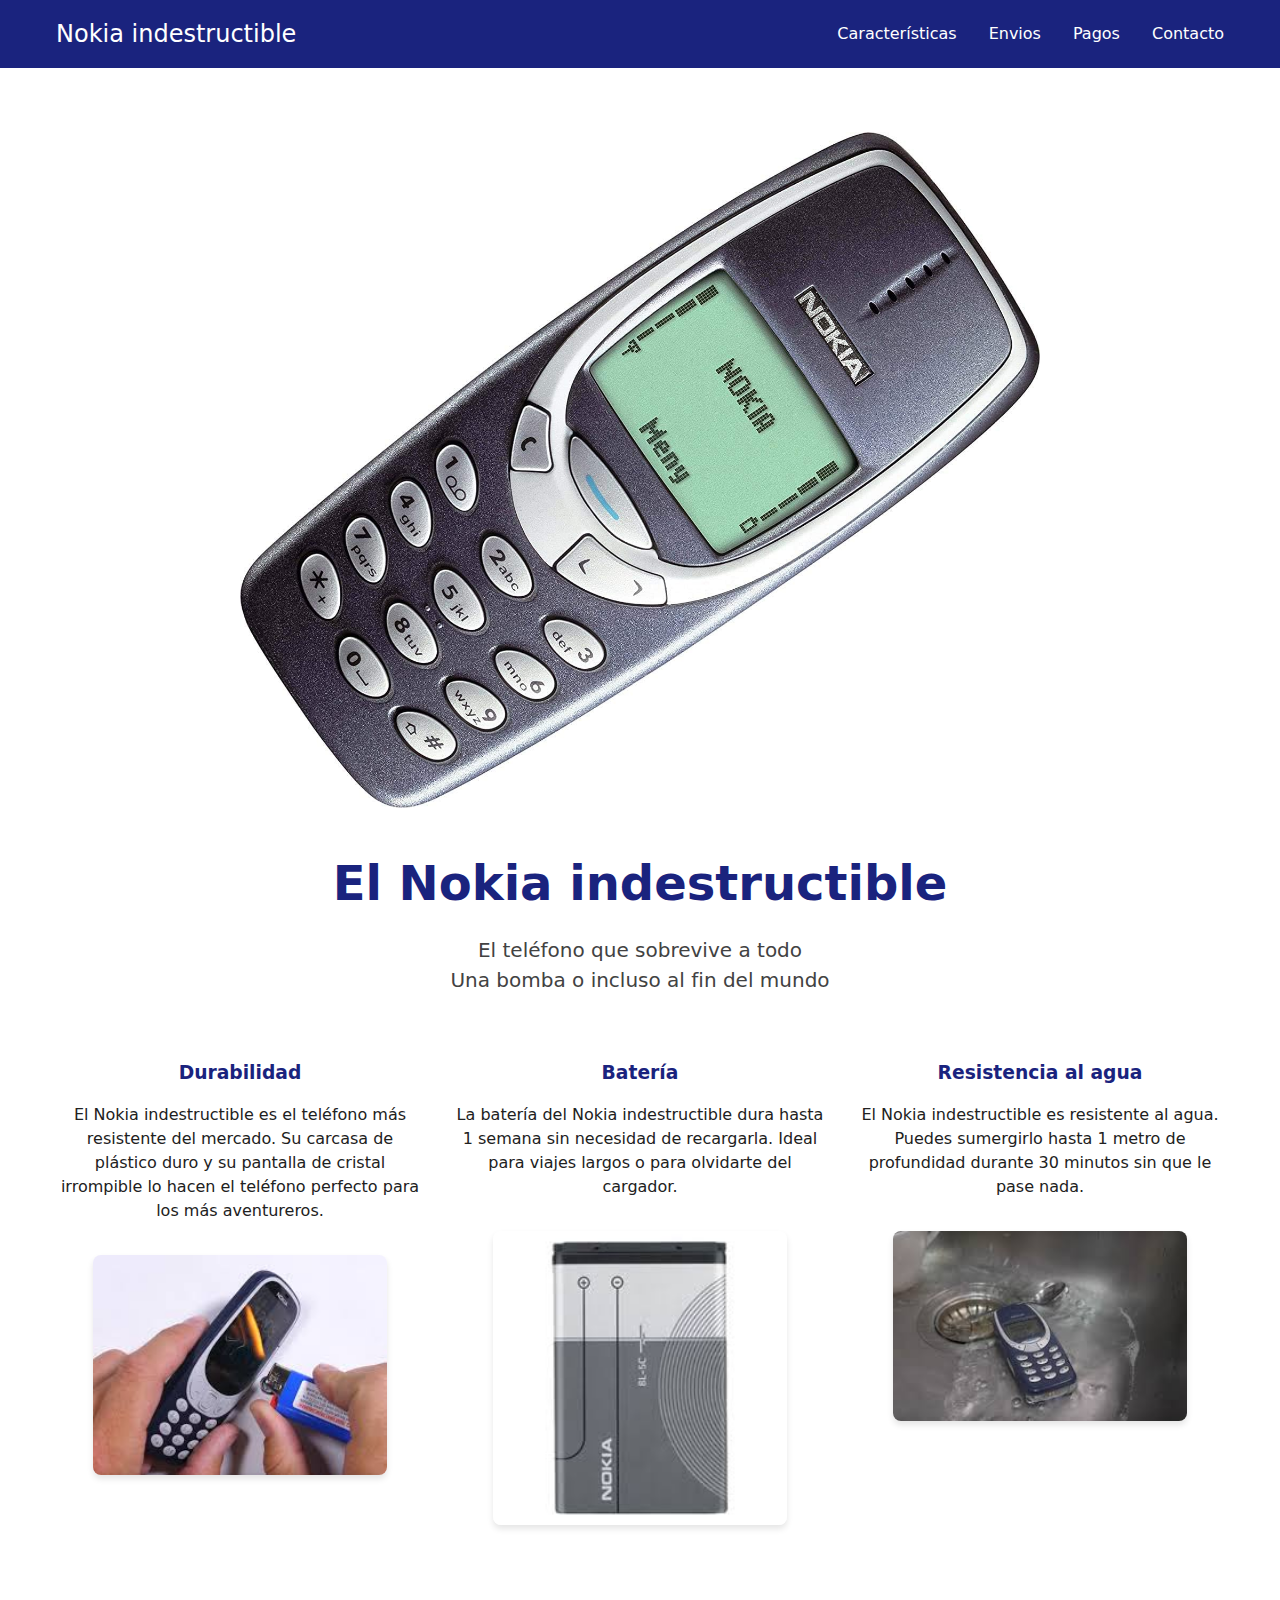
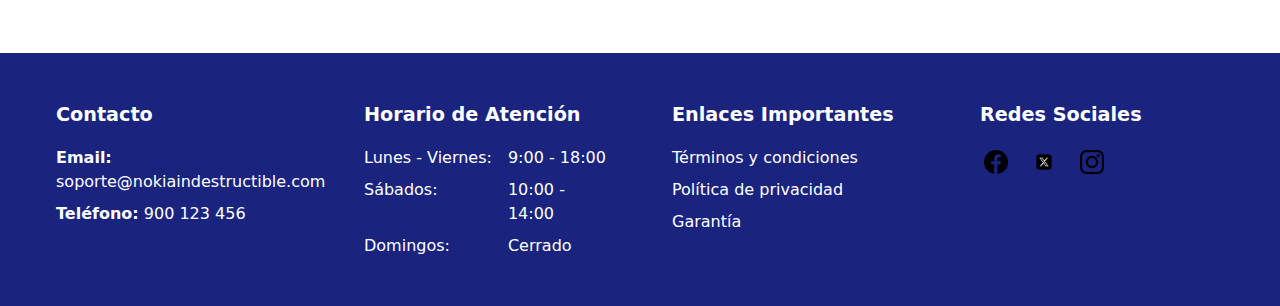
==== index.html @ 941f5f08 "Incorporando" ====
<!DOCTYPE html>
<html lang="es">
<head>
    <meta charset="UTF-8">
    <meta name="viewport" content="width=device-width, initial-scale=1.0">
    <title>Nokia Indestructible</title>
    <link rel="stylesheet" href="./css/styles.css"/>
</head>
<body>
    <header>
        <nav aria-label="Menú principal">
            <div>
                <a href="./index.html" aria-label="Ir a la página de inicio">
                    <p>Nokia indestructible</p>
                </a>
            </div>
            <ul>
                <li><a href="#" aria-current="page">Características</a></li>
                <li><a href="#">Envios</a></li>
                <li><a href="#">Pagos</a></li>
                <li><a href="#">Contacto</a></li>
            </ul>
        </nav>
    </header>
 
    <main>
        <section id="hero" aria-labelledby="hero-title">
            <img 
                id="hero-image" 
                src="./img/nokia.jpg" 
                alt="Nokia indestructible"
            />
            <h1 id="hero-title">El Nokia indestructible</h1>
            <div>
                <p>El teléfono que sobrevive a todo</p>
                <p>Una bomba o incluso al fin del mundo</p>
            </div>
        </section>

        <section id="features">
            <div>
                <h3>Durabilidad</h3>
                <p>El Nokia indestructible es el teléfono más resistente del mercado. Su carcasa de plástico duro y su pantalla de cristal irrompible lo hacen el teléfono perfecto para los más aventureros.</p>
                <img src="./img/001.jpg" alt="Nokia indestructible - Prueba de durabilidad">
            </div>
            <div>
                <h3>Batería</h3>
                <p>La batería del Nokia indestructible dura hasta 1 semana sin necesidad de recargarla. Ideal para viajes largos o para olvidarte del cargador.</p>
                <img src="./img/002.jpg" alt="Nokia - Batería de larga duración">
            </div>
            <div>
                <h3>Resistencia al agua</h3>
                <p>El Nokia indestructible es resistente al agua. Puedes sumergirlo hasta 1 metro de profundidad durante 30 minutos sin que le pase nada.</p>
                <img src="./img/003.jpg" alt="Nokia - Prueba de resistencia al agua">
            </div>
        </section>

        <section id="delivery"></section>
        <section id="payment-methods"></section>
    </main>

    <footer>
        <div class="footer-container">
            <div class="footer-section">
                <h4>Contacto</h4>
                <ul>
                    <li>
                        <strong>Email:</strong>
                        <a href="mailto:soporte@nokiaindestructible.com">soporte@nokiaindestructible.com</a>
                    </li>
                    <li>
                        <strong>Teléfono:</strong>
                        <a href="tel:+34900123456">900 123 456</a>
                    </li>
                </ul>
            </div>

            <div class="footer-section">
                <h4>Horario de Atención</h4>
                <div class="business-hours">
                    <span>Lunes - Viernes:</span>
                    <span>9:00 - 18:00</span>
                    <span>Sábados:</span>
                    <span>10:00 - 14:00</span>
                    <span>Domingos:</span>
                    <span>Cerrado</span>
                </div>
            </div>

            <div class="footer-section">
                <h4>Enlaces Importantes</h4>
                <ul>
                    <li><a href="/terminos">Términos y condiciones</a></li>
                    <li><a href="/privacidad">Política de privacidad</a></li>
                    <li><a href="/garantia">Garantía</a></li>
                </ul>
            </div>

            <div class="footer-section">
                <h4>Redes Sociales</h4>
                <div class="social-links">
                    <a href="https://www.facebook.com/nokia/?locale=es_LA" aria-label="Síguenos en Facebook">
                        <img src="./img/004.png" alt="Facebook">
                    </a>
                    <a href="https://x.com/nokia?ref_src=twsrc%5Egoogle%7Ctwcamp%5Eserp%7Ctwgr%5Eauthor" aria-label="Síguenos en Twitter">
                        <img src="./img/006.webp" alt="Twitter">
                    </a>
                    <a href="https://www.instagram.com/nokia/" aria-label="Síguenos en Instagram">
                        <img src="./img/005.png" alt="Instagram">
                    </a>
                </div>
            </div>
        </div>
    </footer>
</body>
</html>
---- css/styles.css ----
/* Reset CSS moderno */
*,
*::before,
*::after {
    box-sizing: border-box;
    margin: 0;
    padding: 0;
}

/* Variables CSS */
:root {
    /* Colores principales */
    --color-primary: #1a237e;
    --color-secondary: #424242;
    --color-accent: #0d47a1;
    --color-text: #212121;
    --color-text-light: #ffffff;
    --color-background: #ffffff;
    --color-footer-bg: #1a237e;
    
    /* Tipografía */
    --font-primary: system-ui, -apple-system, BlinkMacSystemFont, 'Segoe UI', Roboto, Oxygen, Ubuntu, Cantarell, sans-serif;
    --font-size-base: 16px;
    --line-height-base: 1.5;
    
    /* Espaciado */
    --spacing-xs: 0.25rem;
    --spacing-sm: 0.5rem;
    --spacing-md: 1rem;
    --spacing-lg: 2rem;
    --spacing-xl: 4rem;
    
    /* Contenedor */
    --max-width: 1200px;
    --container-padding: var(--spacing-md);
}

/* Estilos base */
html {
    font-size: var(--font-size-base);
    font-family: var(--font-primary);
    line-height: var(--line-height-base);
    color: var(--color-text);
    background-color: var(--color-background);
}

body {
    min-height: 100vh;
    display: flex;
    flex-direction: column;
}

/* Header y Navegación */
header {
    background-color: var(--color-primary);
    padding: var(--spacing-md) 0;
}

nav {
    max-width: var(--max-width);
    margin: 0 auto;
    padding: 0 var(--container-padding);
    display: flex;
    justify-content: space-between;
    align-items: center;
}

nav p {
    color: var(--color-text-light);
    font-size: 1.5rem;
    margin: 0;
}

nav ul {
    display: flex;
    list-style: none;
    gap: var(--spacing-lg);
}

nav a {
    color: var(--color-text-light);
    text-decoration: none;
    transition: opacity 0.3s ease;
}

nav a:hover {
    opacity: 0.8;
}

/* Main Content */
main {
    flex: 1;
    width: 100%;
    max-width: var(--max-width);
    margin: 0 auto;
    padding: var(--spacing-xl) var(--container-padding);
}

/* Hero Section */
#hero {
    text-align: center;
    margin-bottom: var(--spacing-xl);
}

#hero-image {
    width: 100%;
    max-width: 800px;
    height: auto;
    margin-bottom: var(--spacing-lg);
    border-radius: 8px;
}

#hero-title {
    font-size: 3rem;
    color: var(--color-primary);
    margin-bottom: var(--spacing-md);
}

#hero div p {
    font-size: 1.25rem;
    color: var(--color-secondary);
}

/* Features Section */
#features {
    display: grid;
    grid-template-columns: repeat(3, 1fr);
    gap: var(--spacing-lg);
    margin-bottom: var(--spacing-xl);
}

#features div {
    text-align: center;
}

#features h3 {
    color: var(--color-primary);
    margin-bottom: var(--spacing-md);
}

#features p {
    margin-bottom: var(--spacing-lg);
}

#features img {
    width: 80%;
    max-width: 300px;
    height: auto;
    margin: 0 auto;
    display: block;
    border-radius: 8px;
    box-shadow: 0 4px 6px rgba(0, 0, 0, 0.1);
    transition: transform 0.3s ease;
}

#features img:hover {
    transform: scale(1.05);
}

/* Footer Styles */
footer {
    background-color: var(--color-footer-bg);
    color: var(--color-text-light);
    padding: var(--spacing-lg) var(--container-padding);
    margin-top: auto;
}

.footer-container {
    max-width: var(--max-width);
    margin: 0 auto;
    display: grid;
    grid-template-columns: repeat(auto-fit, minmax(250px, 1fr));
    gap: var(--spacing-lg);
}

.footer-section {
    padding: var(--spacing-md);
}

.footer-section h4 {
    color: var(--color-text-light);
    margin-bottom: var(--spacing-md);
    font-size: 1.2rem;
}

.footer-section ul {
    list-style: none;
}

.footer-section ul li {
    margin-bottom: var(--spacing-sm);
}

.footer-section a {
    color: var(--color-text-light);
    text-decoration: none;
    transition: opacity 0.3s ease;
}

.footer-section a:hover {
    opacity: 0.8;
}

.social-links {
    display: flex;
    gap: var(--spacing-md);
}

.social-links img {
    width: 24px;
    height: 24px;
    transition: transform 0.3s ease;
    margin: 4px;
}

.social-links img:hover {
    transform: scale(1.2);
}

.business-hours {
    display: grid;
    grid-template-columns: auto 1fr;
    gap: var(--spacing-sm) var(--spacing-md);
}

/* Responsive Design */
@media (max-width: 768px) {
    :root {
        --container-padding: var(--spacing-sm);
    }

    nav {
        flex-direction: column;
        gap: var(--spacing-md);
    }

    nav ul {
        flex-direction: column;
        align-items: center;
        gap: var(--spacing-md);
    }

    #features {
        grid-template-columns: 1fr;
    }

    #features img {
        width: 100%;
        max-width: 400px;
    }

    #hero-title {
        font-size: 2rem;
    }

    .footer-container {
        grid-template-columns: 1fr;
        gap: var(--spacing-md);
    }
}
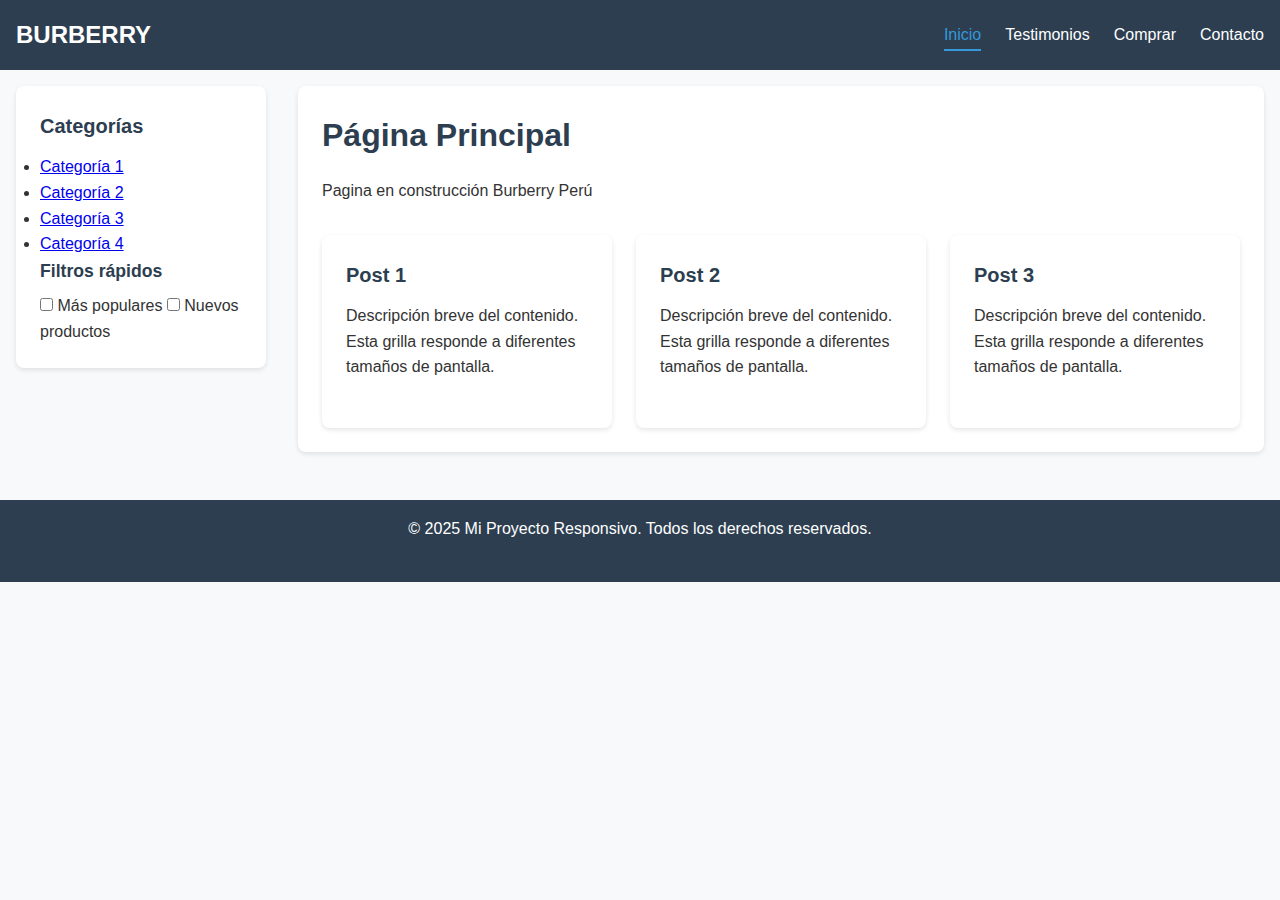
==== commit 4ef22aa6: "Construcción de pagina WEB" ====
--- a/index.html
+++ b/index.html
@@ -3,114 +3,73 @@
 <head>
     <meta charset="UTF-8">
     <meta name="viewport" content="width=device-width, initial-scale=1.0">
-    <title>Nokia Indestructible</title>
-    <link rel="stylesheet" href="./css/styles.css"/>
+    <title>BURBERRY.PE</title>
+    <link rel="stylesheet" href="css/styles.css">
+    <link rel="stylesheet" href="css/layout.css">
 </head>
 <body>
-    <header>
-        <nav aria-label="Menú principal">
-            <div>
-                <a href="./index.html" aria-label="Ir a la página de inicio">
-                    <p>Nokia indestructible</p>
-                </a>
-            </div>
-            <ul>
-                <li><a href="#" aria-current="page">Características</a></li>
-                <li><a href="#">Envios</a></li>
-                <li><a href="#">Pagos</a></li>
-                <li><a href="#">Contacto</a></li>
-            </ul>
-        </nav>
-    </header>
- 
-    <main>
-        <section id="hero" aria-labelledby="hero-title">
-            <img 
-                id="hero-image" 
-                src="./img/nokia.jpg" 
-                alt="Nokia indestructible"
-            />
-            <h1 id="hero-title">El Nokia indestructible</h1>
-            <div>
-                <p>El teléfono que sobrevive a todo</p>
-                <p>Una bomba o incluso al fin del mundo</p>
-            </div>
-        </section>
+    <div class="container" role="application">
+        <header>
+            <div class="logo" aria-label="Logo de la empresa">BURBERRY</div>
+            <nav class="main-nav" aria-label="Navegación principal">
+                <ul>
+                    <li><a href="index.html" aria-current="page">Inicio</a></li>
+                    <li><a href="testimonios.html">Testimonios</a></li>
+                    <li><a href="compra.html">Comprar</a></li>
+                    <li><a href="#">Contacto</a></li>
+                </ul>
+            </nav>
+        </header>
 
-        <section id="features">
-            <div>
-                <h3>Durabilidad</h3>
-                <p>El Nokia indestructible es el teléfono más resistente del mercado. Su carcasa de plástico duro y su pantalla de cristal irrompible lo hacen el teléfono perfecto para los más aventureros.</p>
-                <img src="./img/001.jpg" alt="Nokia indestructible - Prueba de durabilidad">
-            </div>
-            <div>
-                <h3>Batería</h3>
-                <p>La batería del Nokia indestructible dura hasta 1 semana sin necesidad de recargarla. Ideal para viajes largos o para olvidarte del cargador.</p>
-                <img src="./img/002.jpg" alt="Nokia - Batería de larga duración">
-            </div>
-            <div>
-                <h3>Resistencia al agua</h3>
-                <p>El Nokia indestructible es resistente al agua. Puedes sumergirlo hasta 1 metro de profundidad durante 30 minutos sin que le pase nada.</p>
-                <img src="./img/003.jpg" alt="Nokia - Prueba de resistencia al agua">
-            </div>
-        </section>
+        <div class="content-wrapper">
+            <aside>
+                <h3>Categorías</h3>
+                <nav class="side-nav" aria-label="Navegación de categorías">
+                    <ul>
+                        <li><a href="#" aria-label="Categoría 1">Categoría 1</a></li>
+                        <li><a href="#" aria-label="Categoría 2">Categoría 2</a></li>
+                        <li><a href="#" aria-label="Categoría 3">Categoría 3</a></li>
+                        <li><a href="#" aria-label="Categoría 4">Categoría 4</a></li>
+                    </ul>
+                </nav>
+                
+                <div class="filter-section">
+                    <h4>Filtros rápidos</h4>
+                    <div class="filter-options">
+                        <label>
+                            <input type="checkbox" name="filter" value="populares"> Más populares
+                        </label>
+                        <label>
+                            <input type="checkbox" name="filter" value="nuevos"> Nuevos productos
+                        </label>
+                    </div>
+                </div>
+            </aside>
 
-        <section id="delivery"></section>
-        <section id="payment-methods"></section>
-    </main>
+            <main>
+                <h1>Página Principal</h1>
+                <p>Pagina en construcción Burberry Perú</p>
+                
+                <div class="cards-container">
+                    <div class="card" tabindex="0">
+                        <h3>Post 1</h3>
+                        <p>Descripción breve del contenido. Esta grilla responde a diferentes tamaños de pantalla.</p>
+                    </div>
+                    <div class="card" tabindex="0">
+                        <h3>Post 2</h3>
+                        <p>Descripción breve del contenido. Esta grilla responde a diferentes tamaños de pantalla.</p>
+                    </div>
+                    <div class="card" tabindex="0">
+                        <h3>Post 3</h3>
+                        <p>Descripción breve del contenido. Esta grilla responde a diferentes tamaños de pantalla.</p>
+                    </div>
+                </div>
+            </main>
+        </div>
 
-    <footer>
-        <div class="footer-container">
-            <div class="footer-section">
-                <h4>Contacto</h4>
-                <ul>
-                    <li>
-                        <strong>Email:</strong>
-                        <a href="mailto:soporte@nokiaindestructible.com">soporte@nokiaindestructible.com</a>
-                    </li>
-                    <li>
-                        <strong>Teléfono:</strong>
-                        <a href="tel:+34900123456">900 123 456</a>
-                    </li>
-                </ul>
-            </div>
-
-            <div class="footer-section">
-                <h4>Horario de Atención</h4>
-                <div class="business-hours">
-                    <span>Lunes - Viernes:</span>
-                    <span>9:00 - 18:00</span>
-                    <span>Sábados:</span>
-                    <span>10:00 - 14:00</span>
-                    <span>Domingos:</span>
-                    <span>Cerrado</span>
-                </div>
-            </div>
-
-            <div class="footer-section">
-                <h4>Enlaces Importantes</h4>
-                <ul>
-                    <li><a href="/terminos">Términos y condiciones</a></li>
-                    <li><a href="/privacidad">Política de privacidad</a></li>
-                    <li><a href="/garantia">Garantía</a></li>
-                </ul>
-            </div>
-
-            <div class="footer-section">
-                <h4>Redes Sociales</h4>
-                <div class="social-links">
-                    <a href="https://www.facebook.com/nokia/?locale=es_LA" aria-label="Síguenos en Facebook">
-                        <img src="./img/004.png" alt="Facebook">
-                    </a>
-                    <a href="https://x.com/nokia?ref_src=twsrc%5Egoogle%7Ctwcamp%5Eserp%7Ctwgr%5Eauthor" aria-label="Síguenos en Twitter">
-                        <img src="./img/006.webp" alt="Twitter">
-                    </a>
-                    <a href="https://www.instagram.com/nokia/" aria-label="Síguenos en Instagram">
-                        <img src="./img/005.png" alt="Instagram">
-                    </a>
-                </div>
-            </div>
-        </div>
-    </footer>
+        <footer>
+            <p>&copy; 2025 Mi Proyecto Responsivo. Todos los derechos reservados.</p>
+        </footer>
+    </div>
 </body>
 </html>--- a/css/styles.css
+++ b/css/styles.css
@@ -1,260 +1,572 @@
-/* Reset CSS moderno */
-*,
-*::before,
-*::after {
-    box-sizing: border-box;
+/* Estilos generales */
+* {
     margin: 0;
     padding: 0;
-}
-
-/* Variables CSS */
-:root {
-    /* Colores principales */
-    --color-primary: #1a237e;
-    --color-secondary: #424242;
-    --color-accent: #0d47a1;
-    --color-text: #212121;
-    --color-text-light: #ffffff;
-    --color-background: #ffffff;
-    --color-footer-bg: #1a237e;
-    
-    /* Tipografía */
-    --font-primary: system-ui, -apple-system, BlinkMacSystemFont, 'Segoe UI', Roboto, Oxygen, Ubuntu, Cantarell, sans-serif;
-    --font-size-base: 16px;
-    --line-height-base: 1.5;
-    
-    /* Espaciado */
-    --spacing-xs: 0.25rem;
-    --spacing-sm: 0.5rem;
-    --spacing-md: 1rem;
-    --spacing-lg: 2rem;
-    --spacing-xl: 4rem;
-    
-    /* Contenedor */
-    --max-width: 1200px;
-    --container-padding: var(--spacing-md);
-}
-
-/* Estilos base */
-html {
-    font-size: var(--font-size-base);
-    font-family: var(--font-primary);
-    line-height: var(--line-height-base);
-    color: var(--color-text);
-    background-color: var(--color-background);
+    box-sizing: border-box;
 }
 
 body {
-    min-height: 100vh;
-    display: flex;
-    flex-direction: column;
-}
-
-/* Header y Navegación */
+    font-family: 'Segoe UI', Tahoma, Geneva, Verdana, sans-serif;
+    line-height: 1.6;
+    color: #333;
+    background-color: #f8f9fa;
+}
+
+/* Elementos de focus para accesibilidad */
+a:focus, button:focus, input:focus, select:focus, [tabindex]:focus {
+    outline: 2px solid #3498db;
+    outline-offset: 2px;
+}
+
+/* Tipografía */
+h1 {
+    font-size: 2rem;
+    margin-bottom: 1rem;
+    color: #2c3e50;
+}
+
+h2 {
+    font-size: 1.5rem;
+    margin-bottom: 0.75rem;
+    color: #2c3e50;
+}
+
+h3 {
+    font-size: 1.25rem;
+    margin-bottom: 0.75rem;
+    color: #2c3e50;
+}
+
+h4 {
+    font-size: 1.1rem;
+    margin-bottom: 0.5rem;
+    color: #2c3e50;
+}
+
+p {
+    margin-bottom: 1.5rem;
+}
+
+/* Encabezado */
 header {
-    background-color: var(--color-primary);
-    padding: var(--spacing-md) 0;
-}
-
-nav {
-    max-width: var(--max-width);
-    margin: 0 auto;
-    padding: 0 var(--container-padding);
+    background-color: #2c3e50;
+    color: white;
+    padding: 1rem;
     display: flex;
     justify-content: space-between;
     align-items: center;
-}
-
-nav p {
-    color: var(--color-text-light);
+    position: sticky;
+    top: 0;
+    z-index: 100;
+}
+
+.logo {
     font-size: 1.5rem;
-    margin: 0;
-}
-
-nav ul {
+    font-weight: bold;
+}
+
+.main-nav ul {
     display: flex;
     list-style: none;
-    gap: var(--spacing-lg);
-}
-
-nav a {
-    color: var(--color-text-light);
+    gap: 1.5rem;
+}
+
+.main-nav a {
+    color: white;
     text-decoration: none;
+    padding: 0.5rem 0;
+    position: relative;
+}
+
+.main-nav a[aria-current="page"], .main-nav a:hover {
+    color: #3498db;
+}
+
+.main-nav a[aria-current="page"]::after, .main-nav a:hover::after {
+    content: '';
+    position: absolute;
+    bottom: 0;
+    left: 0;
+    width: 100%;
+    height: 2px;
+    background-color: #3498db;
+}
+
+/* Pie de página */
+footer {
+    background-color: #2c3e50;
+    color: white;
+    text-align: center;
+    padding: 1rem;
+}
+
+/* Tarjetas */
+.cards-container {
+    display: grid;
+    grid-template-columns: repeat(auto-fill, minmax(250px, 1fr));
+    gap: 1.5rem;
+    margin-top: 2rem;
+}
+
+.card {
+    background-color: white;
+    border-radius: 8px;
+    box-shadow: 0 2px 5px rgba(0,0,0,0.1);
+    padding: 1.5rem;
+    transition: transform 0.3s ease, box-shadow 0.3s ease;
+}
+
+.card:hover, .card:focus {
+    transform: translateY(-5px);
+    box-shadow: 0 5px 15px rgba(0,0,0,0.1);
+}
+
+/* Estilos para testimonios */
+.testimonials-grid {
+    display: grid;
+    grid-template-columns: repeat(auto-fill, minmax(300px, 1fr));
+    gap: 1.5rem;
+    margin-top: 2rem;
+}
+
+.testimonial-card {
+    background-color: white;
+    border-radius: 8px;
+    box-shadow: 0 2px 5px rgba(0,0,0,0.1);
+    padding: 1.5rem;
+    transition: transform 0.2s ease;
+}
+
+.testimonial-card:hover, .testimonial-card:focus {
+    transform: translateY(-3px);
+    box-shadow: 0 5px 15px rgba(0,0,0,0.1);
+}
+
+.testimonial-header {
+    display: flex;
+    justify-content: space-between;
+    margin-bottom: 1rem;
+}
+
+.user-info h3 {
+    margin-bottom: 0.25rem;
+}
+
+.stars {
+    color: #f39c12;
+}
+
+.date {
+    color: #7f8c8d;
+    font-size: 0.9rem;
+}
+
+/* Estilos para página de compra */
+.product-details {
+    display: grid;
+    grid-template-columns: 1fr 2fr;
+    gap: 2rem;
+    margin-top: 1.5rem;
+    background-color: white;
+    border-radius: 8px;
+    box-shadow: 0 2px 5px rgba(0,0,0,0.1);
+    padding: 2rem;
+}
+
+.image-placeholder {
+    height: 100%;
+    min-height: 300px;
+    background-color: #ecf0f1;
+    display: flex;
+    align-items: center;
+    justify-content: center;
+    border-radius: 8px;
+    color: #95a5a6;
+    font-weight: bold;
+}
+
+.product-rating {
+    color: #f39c12;
+    margin-bottom: 0.5rem;
+}
+
+.product-price {
+    font-size: 1.5rem;
+    font-weight: bold;
+    color: #2c3e50;
+    margin-bottom: 1rem;
+}
+
+.product-options {
+    margin: 1.5rem 0;
+}
+
+.option-group {
+    margin-bottom: 1rem;
+}
+
+.option-group label {
+    display: block;
+    margin-bottom: 0.5rem;
+    font-weight: bold;
+}
+
+.option-group select, .option-group input {
+    width: 100%;
+    max-width: 200px;
+    padding: 0.5rem;
+    border: 1px solid #ddd;
+    border-radius: 4px;
+}
+
+.quantity-selector {
+    display: flex;
+    max-width: 120px;
+}
+
+.quantity-btn {
+    width: 36px;
+    height: 36px;
+    background-color: #ecf0f1;
+    border: 1px solid #ddd;
+    font-size: 1.2rem;
+    cursor: pointer;
+}
+
+.quantity-selector input {
+    text-align: center;
+    width: 50px;
+    border-left: none;
+    border-right: none;
+}
+
+.product-actions {
+    display: flex;
+    gap: 1rem;
+    margin-top: 1.5rem;
+}
+
+.btn {
+    padding: 0.75rem 1.5rem;
+    border: none;
+    border-radius: 4px;
+    font-weight: bold;
+    cursor: pointer;
+    transition: background-color 0.3s;
+}
+
+.primary-btn {
+    background-color: #3498db;
+    color: white;
+}
+
+.primary-btn:hover, .primary-btn:focus {
+    background-color: #2980b9;
+}
+
+.secondary-btn {
+    background-color: #ecf0f1;
+    color: #2c3e50;
+}
+
+.secondary-btn:hover, .secondary-btn:focus {
+    background-color: #bdc3c7;
+}
+
+/* Estilos para el sidebar de compra */
+.purchase-steps {
+    list-style: none;
+}
+
+.purchase-steps li {
+    padding: 0.75rem 0;
+    border-bottom: 1px solid #ecf0f1;
+    color: #7f8c8d;
+}
+
+.purchase-
+/* Sistema de grid para toda la aplicación */
+.container {
+    display: grid;
+    grid-template-areas:
+        "header header"
+        "content content"
+        "footer footer";
+    min-height: 100vh;
+}
+
+header {
+    grid-area: header;
+    background-color: #2c3e50;
+    color: white;
+    padding: 1rem;
+    display: flex;
+    justify-content: space-between;
+    align-items: center;
+    position: sticky;
+    top: 0;
+    z-index: 100;
+}
+
+.content-wrapper {
+    grid-area: content;
+    display: grid;
+    grid-template-areas: "sidebar main";
+    grid-template-columns: 250px 1fr;
+    gap: 2rem;
+    max-width: 1400px;
+    margin: 0 auto;
+    padding: 1rem;
+}
+
+aside {
+    grid-area: sidebar;
+    background-color: white;
+    padding: 1.5rem;
+    border-radius: 8px;
+    box-shadow: 0 2px 5px rgba(0,0,0,0.1);
+    align-self: start;
+    position: sticky;
+    top: 80px;
+}
+
+main {
+    grid-area: main;
+    background-color: white;
+    padding: 1.5rem;
+    border-radius: 8px;
+    box-shadow: 0 2px 5px rgba(0,0,0,0.1);
+}
+
+footer {
+    grid-area: footer;
+    background-color: #2c3e50;
+    color: white;
+    text-align: center;
+    padding: 1rem;
+    margin-top: 2rem;
+}
+
+.product-image {
+    perspective: 1000px;
+    width: 100%;
+    height: 300px;
+    position: relative;
+}
+
+.image-container {
+    width: 100%;
+    height: 100%;
+    position: relative;
+    transition: transform 0.6s;
+    transform-style: preserve-3d;
+}
+
+.product-image img {
+    max-width: 100%;
+    max-height: 100%;
+    object-fit: contain;
+    display: block;
+    margin: 0 auto;
+}
+
+/* Botones de color */
+.color-buttons {
+    display: flex;
+    gap: 10px;
+    margin-bottom: 15px;
+}
+
+.color-btn {
+    width: 30px;
+    height: 30px;
+    border-radius: 50%;
+    cursor: pointer;
+    border: 2px solid transparent;
+    transition: transform 0.3s, border-color 0.3s;
+}
+
+.color-btn.active {
+    border-color: #333;
+    transform: scale(1.2);
+}
+
+.color-btn.black {
+    background-color: #000;
+}
+
+.color-btn.white {
+    background-color: #fff;
+    border: 1px solid #ddd;
+}
+
+.color-btn.blue {
+    background-color: #1e90ff;
+}
+   /* Estilos para la imagen rotativa */
+   .product-image {
+    perspective: 1000px;
+    width: 100%;
+    position: relative;
+    height: 350px; /* Altura fija para mantener consistencia */
+    margin-bottom: 20px;
+}
+
+.image-container {
+    width: 100%;
+    height: 100%;
+    position: relative;
+    transition: transform 0.6s;
+    transform-style: preserve-3d;
+    display: flex;
+    align-items: center;
+    justify-content: center;
+}
+
+.product-image img {
+    max-width: 90%;
+    max-height: 90%;
+    object-fit: contain; /* Mantiene la proporción sin recortar */
+    display: block;
+    margin: 0 auto;
     transition: opacity 0.3s ease;
-}
-
-nav a:hover {
-    opacity: 0.8;
-}
-
-/* Main Content */
-main {
-    flex: 1;
-    width: 100%;
-    max-width: var(--max-width);
-    margin: 0 auto;
-    padding: var(--spacing-xl) var(--container-padding);
-}
-
-/* Hero Section */
-#hero {
-    text-align: center;
-    margin-bottom: var(--spacing-xl);
-}
-
-#hero-image {
-    width: 100%;
-    max-width: 800px;
-    height: auto;
-    margin-bottom: var(--spacing-lg);
-    border-radius: 8px;
-}
-
-#hero-title {
-    font-size: 3rem;
-    color: var(--color-primary);
-    margin-bottom: var(--spacing-md);
-}
-
-#hero div p {
-    font-size: 1.25rem;
-    color: var(--color-secondary);
-}
-
-/* Features Section */
-#features {
-    display: grid;
-    grid-template-columns: repeat(3, 1fr);
-    gap: var(--spacing-lg);
-    margin-bottom: var(--spacing-xl);
-}
-
-#features div {
-    text-align: center;
-}
-
-#features h3 {
-    color: var(--color-primary);
-    margin-bottom: var(--spacing-md);
-}
-
-#features p {
-    margin-bottom: var(--spacing-lg);
-}
-
-#features img {
-    width: 80%;
-    max-width: 300px;
-    height: auto;
-    margin: 0 auto;
-    display: block;
-    border-radius: 8px;
-    box-shadow: 0 4px 6px rgba(0, 0, 0, 0.1);
-    transition: transform 0.3s ease;
-}
-
-#features img:hover {
-    transform: scale(1.05);
-}
-
-/* Footer Styles */
-footer {
-    background-color: var(--color-footer-bg);
-    color: var(--color-text-light);
-    padding: var(--spacing-lg) var(--container-padding);
-    margin-top: auto;
-}
-
-.footer-container {
-    max-width: var(--max-width);
-    margin: 0 auto;
-    display: grid;
-    grid-template-columns: repeat(auto-fit, minmax(250px, 1fr));
-    gap: var(--spacing-lg);
-}
-
-.footer-section {
-    padding: var(--spacing-md);
-}
-
-.footer-section h4 {
-    color: var(--color-text-light);
-    margin-bottom: var(--spacing-md);
-    font-size: 1.2rem;
-}
-
-.footer-section ul {
-    list-style: none;
-}
-
-.footer-section ul li {
-    margin-bottom: var(--spacing-sm);
-}
-
-.footer-section a {
-    color: var(--color-text-light);
-    text-decoration: none;
-    transition: opacity 0.3s ease;
-}
-
-.footer-section a:hover {
-    opacity: 0.8;
-}
-
-.social-links {
-    display: flex;
-    gap: var(--spacing-md);
-}
-
-.social-links img {
-    width: 24px;
-    height: 24px;
-    transition: transform 0.3s ease;
-    margin: 4px;
-}
-
-.social-links img:hover {
+    position: absolute;
+    top: 50%;
+    left: 50%;
+    transform: translate(-50%, -50%);
+}
+
+/* Contenedor de imagen con borde para mejor presentación */
+.image-frame {
+    width: 300px;
+    height: 300px;
+    background-color: #f9f9f9;
+    border: 1px solid #eaeaea;
+    border-radius: 8px;
+    display: flex;
+    align-items: center;
+    justify-content: center;
+    position: relative;
+    overflow: hidden;
+}
+
+/* Botones de color */
+.color-buttons {
+    display: flex;
+    gap: 10px;
+    margin-bottom: 15px;
+}
+
+.color-btn {
+    width: 30px;
+    height: 30px;
+    border-radius: 50%;
+    cursor: pointer;
+    border: 2px solid transparent;
+    transition: transform 0.3s, border-color 0.3s;
+}
+
+.color-btn.active {
+    border-color: #333;
     transform: scale(1.2);
 }
 
-.business-hours {
-    display: grid;
-    grid-template-columns: auto 1fr;
-    gap: var(--spacing-sm) var(--spacing-md);
-}
-
-/* Responsive Design */
-@media (max-width: 768px) {
-    :root {
-        --container-padding: var(--spacing-sm);
-    }
-
-    nav {
+.color-btn.black {
+    background-color: #000;
+}
+
+.color-btn.white {
+    background-color: #fff;
+    border: 1px solid #ddd;
+}
+
+.color-btn.blue {
+    background-color: #1e90ff;
+}
+
+/* Media queries para responsividad */
+@media screen and (max-width: 768px) {
+    /* Reorganiza el grid a una columna en pantallas pequeñas */
+    .content-wrapper {
+        grid-template-areas: 
+            "sidebar"
+            "main";
+        grid-template-columns: 1fr;
+        gap: 1.5rem; /* Reduce el gap en pantallas pequeñas */
+    }
+    
+    /* Ajusta el sidebar en pantallas pequeñas */
+    aside {
+        position: static;
+        margin-bottom: 1rem;
+    }
+    
+    /* Ajustes para el header y navegación */
+    header {
         flex-direction: column;
-        gap: var(--spacing-md);
-    }
-
-    nav ul {
-        flex-direction: column;
-        align-items: center;
-        gap: var(--spacing-md);
-    }
-
-    #features {
+        align-items: flex-start;
+        padding: 0.75rem; /* Reduce padding en móvil */
+    }
+    
+    .logo {
+        margin-bottom: 0.75rem;
+    }
+    
+    .main-nav ul {
+        flex-wrap: wrap;
+        gap: 0.75rem;
+    }
+    
+    /* Ajustes para mantener el contenido visible sin scroll horizontal */
+    .container {
+        width: 100%;
+        overflow-x: hidden;
+    }
+    
+    /* Aumenta tamaño de fuente para mejorar usabilidad táctil */
+    .side-nav a, .purchase-steps li, .btn {
+        padding: 0.75rem 0;
+        font-size: 1.05rem;
+    }
+}
+
+/* Ajustes para pantallas muy pequeñas */
+@media screen and (max-width: 480px) {
+    .content-wrapper {
+        padding: 0.5rem; /* Menos padding para aprovechar espacio */
+    }
+    
+    main, aside {
+        padding: 1rem;
+    }
+    
+    /* Ajustar tipografía */
+    body {
+        font-size: 15px; /* Base font size ligeramente mayor */
+    }
+    
+    h1 {
+        font-size: 1.5rem; /* Ajusta tamaño de títulos */
+    }
+    
+    /* Más espacio para interacciones táctiles */
+    .option-group select, 
+    .option-group input,
+    .filter-section select,
+    .btn {
+        height: 44px; /* Mínimo recomendado para táctil */
+    }
+    
+    /* Reducir el tamaño de las tarjetas y aumentar el espacio entre ellas */
+    .testimonials-grid, 
+    .cards-container {
         grid-template-columns: 1fr;
-    }
-
-    #features img {
-        width: 100%;
-        max-width: 400px;
-    }
-
-    #hero-title {
-        font-size: 2rem;
-    }
-
-    .footer-container {
-        grid-template-columns: 1fr;
-        gap: var(--spacing-md);
+        gap: 1rem;
+    }
+    
+    /* Mayor espacio entre elementos interactivos para usabilidad táctil */
+    .side-nav li,
+    .purchase-steps li {
+        margin: 0.75rem 0;
     }
 }